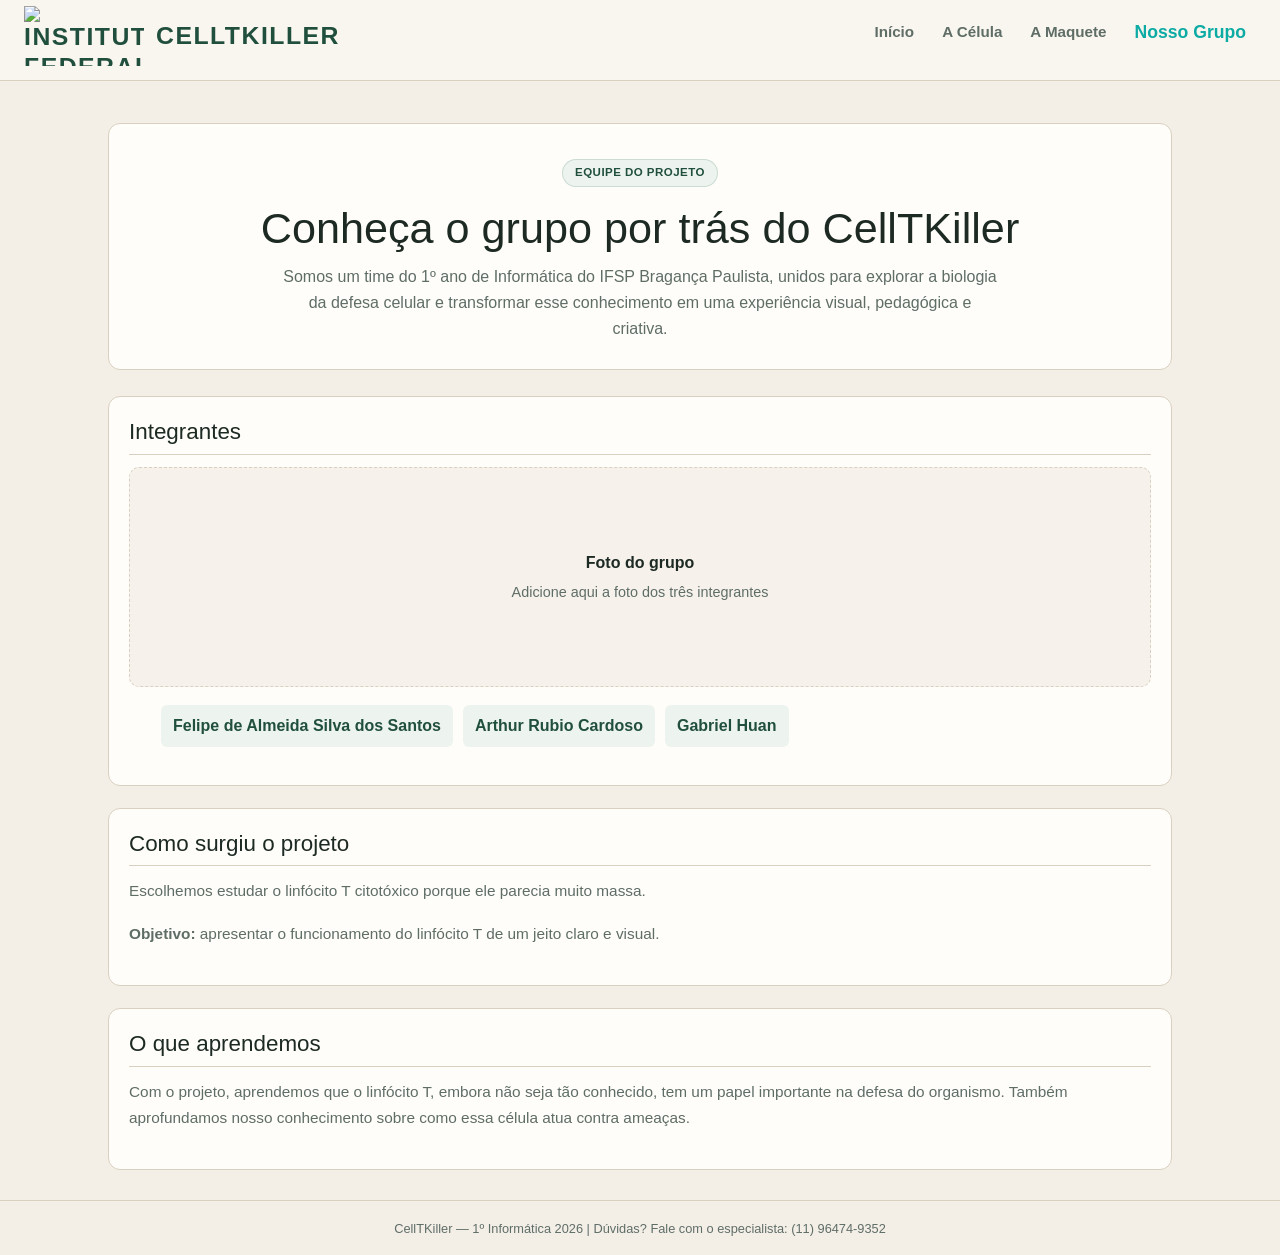
==== Pagina_Equipe.html @ 120e7c70 "Add files via upload" ====
<!DOCTYPE html>
<html lang="pt-br">
<head>
    <meta charset="UTF-8">
    <meta name="viewport" content="width=device-width, initial-scale=1.0">
    <title>CellTKiller | Nosso Grupo</title>
    <link href="https://cdn.jsdelivr.net/npm/bootstrap@5.3.8/dist/css/bootstrap.min.css" rel="stylesheet">
    <link rel="stylesheet" href="Pagina_inicial.css">
    <link rel="stylesheet" href="Pagina_Equipe.css">
    <link rel="icon" href="cellT.png">
</head>
<body>
    <header class="header">
        <h1 class="logo">
            <img src="logo.png" alt="Instituto Federal de São Paulo — Câmpus Bragança Paulista">
            <span>CellTKiller</span>
        </h1>
        <nav>
            <ul class="nav-links">
                <li><a href="Pagina_inicial.html">Início</a></li>
                <li><a href="Pagina_Celula.html">A Célula</a></li>
                <li><a href="Pagina_Maquete.html">A Maquete</a></li>
                <li><a href="Pagina_Equipe.html" class="active">Nosso Grupo</a></li>
            </ul>
        </nav>
    </header>

    <main class="container">
        <section class="hero">
            <span class="badge">Equipe do Projeto</span>
            <h2>Conheça o grupo por trás do CellTKiller</h2>
            <p>
                Somos um time do 1º ano de Informática do IFSP Bragança Paulista, unidos para explorar a biologia da defesa celular e transformar esse conhecimento em uma experiência visual, pedagógica e criativa.
            </p>
        </section>

        <section class="content-section equipe-apresentacao">
            <h2>Integrantes</h2>
            <div class="equipe-foto-placeholder" role="img" aria-label="Espaço reservado para a foto do grupo">
                <span>Foto do grupo</span>
                <p>Adicione aqui a foto dos três integrantes</p>
            </div>
            <ul class="equipe-nomes">
                <li>Felipe de Almeida Silva dos Santos</li>
                <li>Arthur Rubio Cardoso</li>
                <li>Gabriel Huan</li>
            </ul>
        </section>

        <section class="content-section">
            <h2>Como surgiu o projeto</h2>
            <p>
                Escolhemos estudar o linfócito T citotóxico porque ele parecia muito massa.
            </p>
            <div class="highlight-box">
                <p><strong>Objetivo:</strong> apresentar o funcionamento do linfócito T de um jeito claro e visual.</p>
            </div>
        </section>

        <section class="content-section">
            <h2>O que aprendemos</h2>
            <p>
                Com o projeto, aprendemos que o linfócito T, embora não seja tão conhecido, tem um papel importante na defesa do organismo. Também aprofundamos nosso conhecimento sobre como essa célula atua contra ameaças.
            </p>
        </section>
    </main>

    <footer class="footer">
        <p>CellTKiller — 1º Informática 2026 | Dúvidas? Fale com o especialista: (11) 96474-9352</p>
    </footer>
</body>
</html>
---- Pagina_inicial.css ----
/* visual mais simples e menos genérico */
:root {
  --cor-fundo: #f3efe7;
  --cor-painel: #fffdf9;
  --cor-painel-suave: #f6f2eb;
  --cor-borda: #d9d0c0;
  --cor-texto: #1d2a24;
  --cor-texto-suave: #5f6d67;
  --cor-verde: #2e6d55;
  --cor-verde-escuro: #214f3d;
  --cor-verde-suave: #edf4ef;
}

* {
  margin: 0;
  padding: 0;
  box-sizing: border-box;
  font-family: "Segoe UI", Tahoma, Geneva, Verdana, sans-serif;
}

body {
  background: var(--cor-fundo);
  color: var(--cor-texto);
  line-height: 1.6;
  min-height: 100vh;
}

img {
  max-width: 100%;
  display: block;
}

.container {
  max-width: 1100px;
  margin: 0 auto;
  padding: 20px 18px 0;
}

.header {
  background: #f9f5ef;
  border-bottom: 1px solid var(--cor-borda);
  padding: 6px 24px;
  display: flex;
  justify-content: space-between;
  align-items: center;
  position: sticky;
  top: 0;
  z-index: 100;
}

.logo {
  color: var(--cor-verde-escuro);
  font-size: 1.55rem;
  font-weight: 800;
  letter-spacing: 0.06em;
  text-transform: uppercase;
  display: flex;
  align-items: center;
  gap: 12px;
}

.logo img {
  width: 120px;
  height: 60px;
  object-fit: contain;
}

.nav-links {
  list-style: none;
  display: flex;
  align-items: center;
  gap: 8px;
  flex-wrap: wrap;
}

.nav-links a {
  color: var(--cor-texto-suave);
  text-decoration: none;
  font-size: 0.95rem;
  font-weight: 600;
  padding: 8px 10px;
  border-radius: 6px;
  transition: 0.2s ease;
}

.nav-links a:hover,
.nav-links a.active {
  color: #0CABA4;
  font-size: 1.1rem;
}

.hero {
  background: var(--cor-painel);
  border: 1px solid var(--cor-borda);
  border-radius: 12px;
  padding: 34px 22px 28px;
  margin: 22px 0 26px;
  text-align: center;
}

.badge {
  display: inline-block;
  background: var(--cor-verde-suave);
  color: var(--cor-verde-escuro);
  border: 1px solid rgba(46, 109, 85, 0.18);
  padding: 7px 12px;
  border-radius: 999px;
  font-size: 0.72rem;
  font-weight: 700;
  letter-spacing: 0.04em;
  text-transform: uppercase;
  margin-bottom: 16px;
}

.hero h2 {
  font-size: clamp(2rem, 4vw, 2.7rem);
  color: var(--cor-texto);
  margin-bottom: 10px;
}

.hero p {
  max-width: 720px;
  margin: 0 auto;
  color: var(--cor-texto-suave);
}

.intro-box,
.content-section,
.quiz-container {
  background: var(--cor-painel);
  border: 1px solid var(--cor-borda);
  border-radius: 12px;
  padding: 22px 20px;
  margin-bottom: 22px;
}

.content-section h2,
.content-section h3,
.intro-content h3 {
  color: var(--cor-texto);
  font-size: 1.4rem;
  margin-bottom: 12px;
}

.content-section h2,
.content-section h3 {
  border-bottom: 1px solid var(--cor-borda);
  padding-bottom: 8px;
}

.content-section p,
.card p,
.intro-content p,
.step-content p,
.membro-card p,
.foto-info p,
.section-desc,
.materiais-lista li {
  color: var(--cor-texto-suave);
  line-height: 1.7;
  font-size: 0.96rem;
}

.grid-cards {
  display: grid;
  grid-template-columns: repeat(auto-fit, minmax(220px, 1fr));
  gap: 16px;
}

.card {
  background: var(--cor-painel-suave);
  border: 1px solid var(--cor-borda);
  border-radius: 10px;
  padding: 18px 16px;
}

.card h4 {
  color: var(--cor-texto);
  margin-bottom: 8px;
  font-size: 1.1rem;
}

.btn {
  display: inline-flex;
  align-items: center;
  justify-content: center;
  padding: 10px 16px;
  border-radius: 8px;
  text-decoration: none;
  font-weight: 700;
  border: 1px solid transparent;
  transition: 0.2s ease;
}

.btn-primary {
  background: var(--cor-verde);
  color: #fff;
}

.btn-primary:hover {
  background: var(--cor-verde-escuro);
}

.btn-secondary {
  background: #fff;
  color: var(--cor-texto);
  border-color: var(--cor-borda);
}

.btn-secondary:hover {
  background: #f7f2eb;
}

.quiz-trigger-section {
  text-align: center;
  margin: 18px 0 16px;
}

.quiz-header-info {
  color: var(--cor-verde-escuro);
  font-size: 0.75rem;
  font-weight: 700;
  letter-spacing: 0.04em;
  text-transform: uppercase;
  margin-bottom: 10px;
}

.question-title {
  color: var(--cor-texto);
  font-size: 1.08rem;
  margin-bottom: 16px;
}

.quiz-options {
  display: flex;
  flex-direction: column;
  gap: 10px;
}

.btn-option {
  background: #fff;
  color: var(--cor-texto);
  border: 1px solid var(--cor-borda);
  border-radius: 8px;
  padding: 12px 14px;
  text-align: left;
  cursor: pointer;
}

.btn-option:hover:not(:disabled) {
  background: var(--cor-verde-suave);
  border-color: rgba(46, 109, 85, 0.2);
}

.quiz-result {
  margin-top: 14px;
  font-weight: 700;
}

.footer {
  text-align: center;
  color: var(--cor-texto-suave);
  font-size: 0.8rem;
  border-top: 1px solid var(--cor-borda);
  padding-top: 18px;
  margin-top: 30px;
}

@media (max-width: 768px) {
  .header {
    flex-direction: column;
    gap: 6px;
    padding: 8px 18px;
  }

  .logo img {
    width: 104px;
    height: 52px;
  }

  .container {
    padding-left: 12px;
    padding-right: 12px;
  }
}
---- Pagina_Equipe.css ----
.grupo-section {
    margin-bottom: 22px;
}

.section-heading {
    margin-bottom: 18px;
}

.section-heading h3 {
    color: var(--cor-texto);
    font-size: 1.25rem;
    margin: 0;
}

.grupo-grid {
    display: grid;
    grid-template-columns: repeat(auto-fit, minmax(220px, 1fr));
    gap: 16px;
}

.membro-card {
    background: var(--cor-painel-suave);
    border: 1px solid var(--cor-borda);
    border-radius: 10px;
    padding: 22px 18px;
    text-align: center;
}

.membro-avatar {
    width: 60px;
    height: 60px;
    border-radius: 50%;
    background: var(--cor-verde-suave);
    color: var(--cor-verde-escuro);
    display: flex;
    align-items: center;
    justify-content: center;
    font-size: 1.35rem;
    font-weight: 800;
    margin: 0 auto 12px;
}

.membro-card h3 {
    color: var(--cor-texto);
    font-size: 1.08rem;
    margin-bottom: 6px;
}

.membro-cargo {
    display: inline-block;
    color: var(--cor-verde-escuro);
    font-size: 0.7rem;
    font-weight: 700;
    text-transform: uppercase;
    letter-spacing: 0.04em;
    margin-bottom: 10px;
}

.membro-card p {
    font-size: 0.9rem;
    line-height: 1.6;
    margin: 0;
}

.equipe-foto-placeholder {
    min-height: 220px;
    margin-bottom: 18px;
    padding: 24px;
    background: var(--cor-painel-suave);
    border: 1px dashed var(--cor-borda);
    border-radius: 10px;
    display: flex;
    flex-direction: column;
    align-items: center;
    justify-content: center;
    text-align: center;
    color: var(--cor-texto-suave);
}

.equipe-foto-placeholder span {
    color: var(--cor-texto);
    font-weight: 700;
    margin-bottom: 4px;
}

.equipe-foto-placeholder p {
    margin: 0;
    font-size: 0.9rem;
}

.equipe-nomes {
    list-style: none;
    display: flex;
    flex-wrap: wrap;
    gap: 10px;
}

.equipe-nomes li {
    background: var(--cor-verde-suave);
    color: var(--cor-verde-escuro);
    border-radius: 6px;
    padding: 8px 12px;
    font-weight: 600;
}

@media (max-width: 768px) {
    .section-heading h3 {
        font-size: 1.15rem;
    }

    .equipe-foto-placeholder {
        min-height: 170px;
    }
}
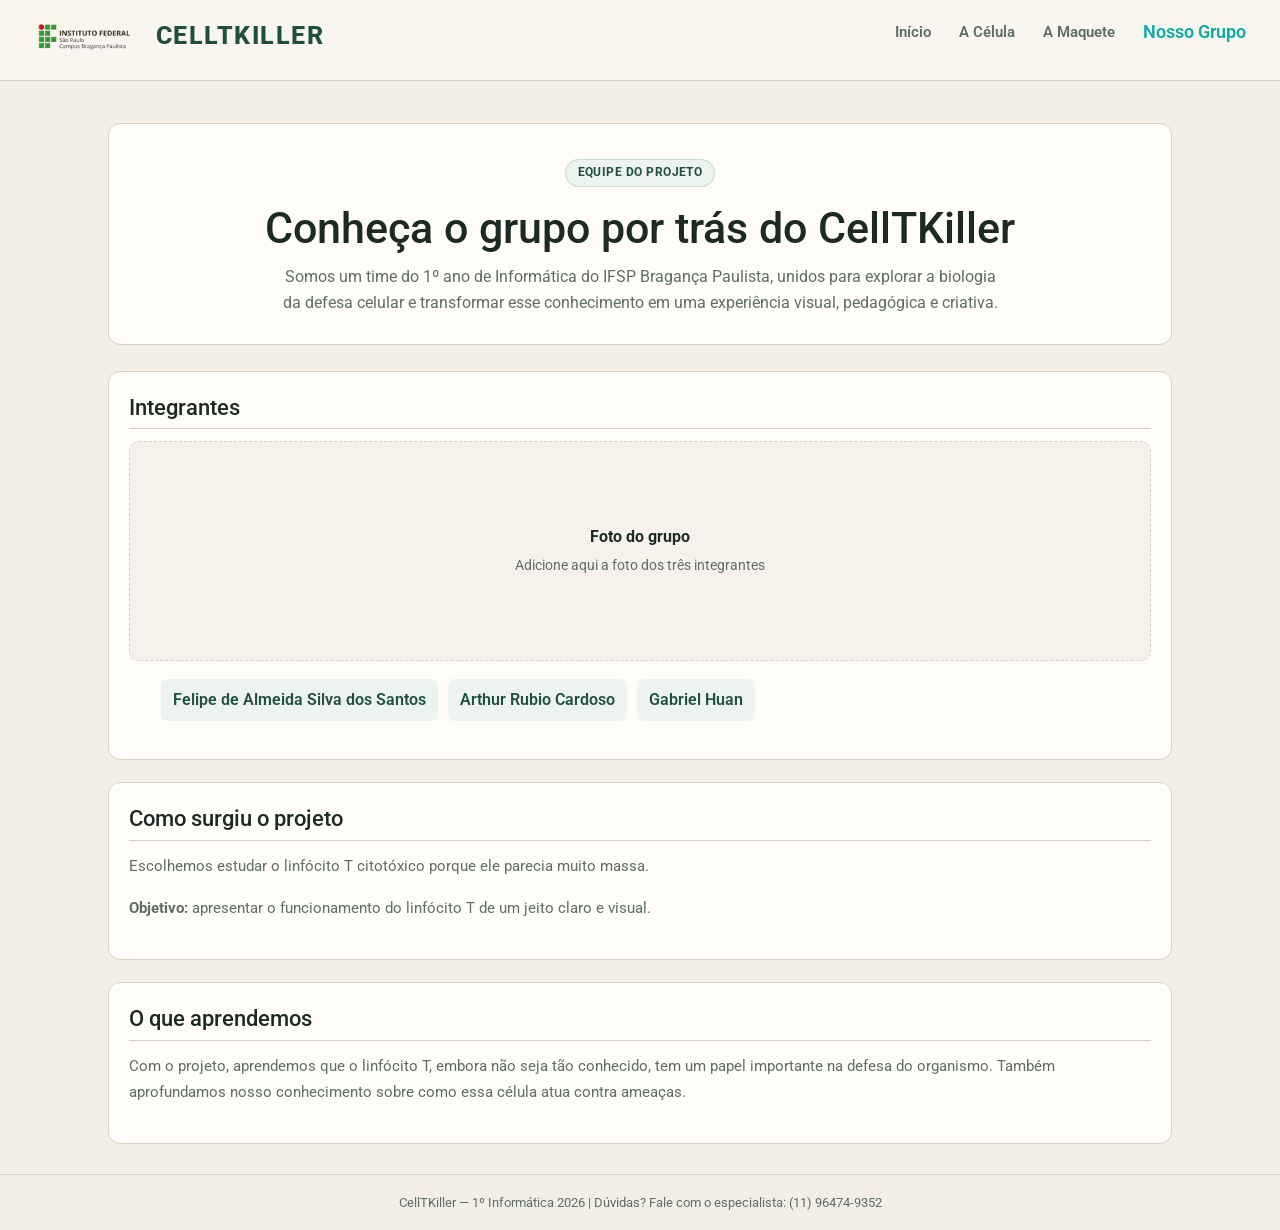
==== commit feaf04e9: "Add files via upload" ====
--- a/Pagina_Equipe.html
+++ b/Pagina_Equipe.html
@@ -5,6 +5,7 @@
     <meta name="viewport" content="width=device-width, initial-scale=1.0">
     <title>CellTKiller | Nosso Grupo</title>
     <link href="https://cdn.jsdelivr.net/npm/bootstrap@5.3.8/dist/css/bootstrap.min.css" rel="stylesheet">
+    <link href="https://fonts.googleapis.com/css2?family=Roboto:wght@400;500;600;700;800&display=swap" rel="stylesheet">
     <link rel="stylesheet" href="Pagina_inicial.css">
     <link rel="stylesheet" href="Pagina_Equipe.css">
     <link rel="icon" href="cellT.png">
--- a/Pagina_inicial.css
+++ b/Pagina_inicial.css
@@ -15,12 +15,13 @@
   margin: 0;
   padding: 0;
   box-sizing: border-box;
-  font-family: "Segoe UI", Tahoma, Geneva, Verdana, sans-serif;
+  font-family: "Roboto", Arial, sans-serif;
 }
 
 body {
   background: var(--cor-fundo);
   color: var(--cor-texto);
+  font-family: "Roboto", Arial, sans-serif;
   line-height: 1.6;
   min-height: 100vh;
 }
@@ -283,3 +284,45 @@
     padding-right: 12px;
   }
 }
+
+@media (max-width: 480px) {
+  body {
+    font-size: 0.94rem;
+  }
+
+  .hero {
+    padding: 24px 16px 20px;
+    margin: 14px 0 18px;
+  }
+
+  .hero h2 {
+    font-size: 1.75rem;
+  }
+
+  .intro-box,
+  .content-section,
+  .quiz-container {
+    padding: 18px 15px;
+    margin-bottom: 16px;
+  }
+
+  .content-section h2,
+  .content-section h3,
+  .intro-content h3 {
+    font-size: 1.2rem;
+  }
+
+  .grid-cards {
+    grid-template-columns: minmax(0, 1fr);
+    gap: 12px;
+  }
+
+  .card {
+    padding: 15px 14px;
+  }
+
+  .btn {
+    padding: 9px 13px;
+    font-size: 0.9rem;
+  }
+}
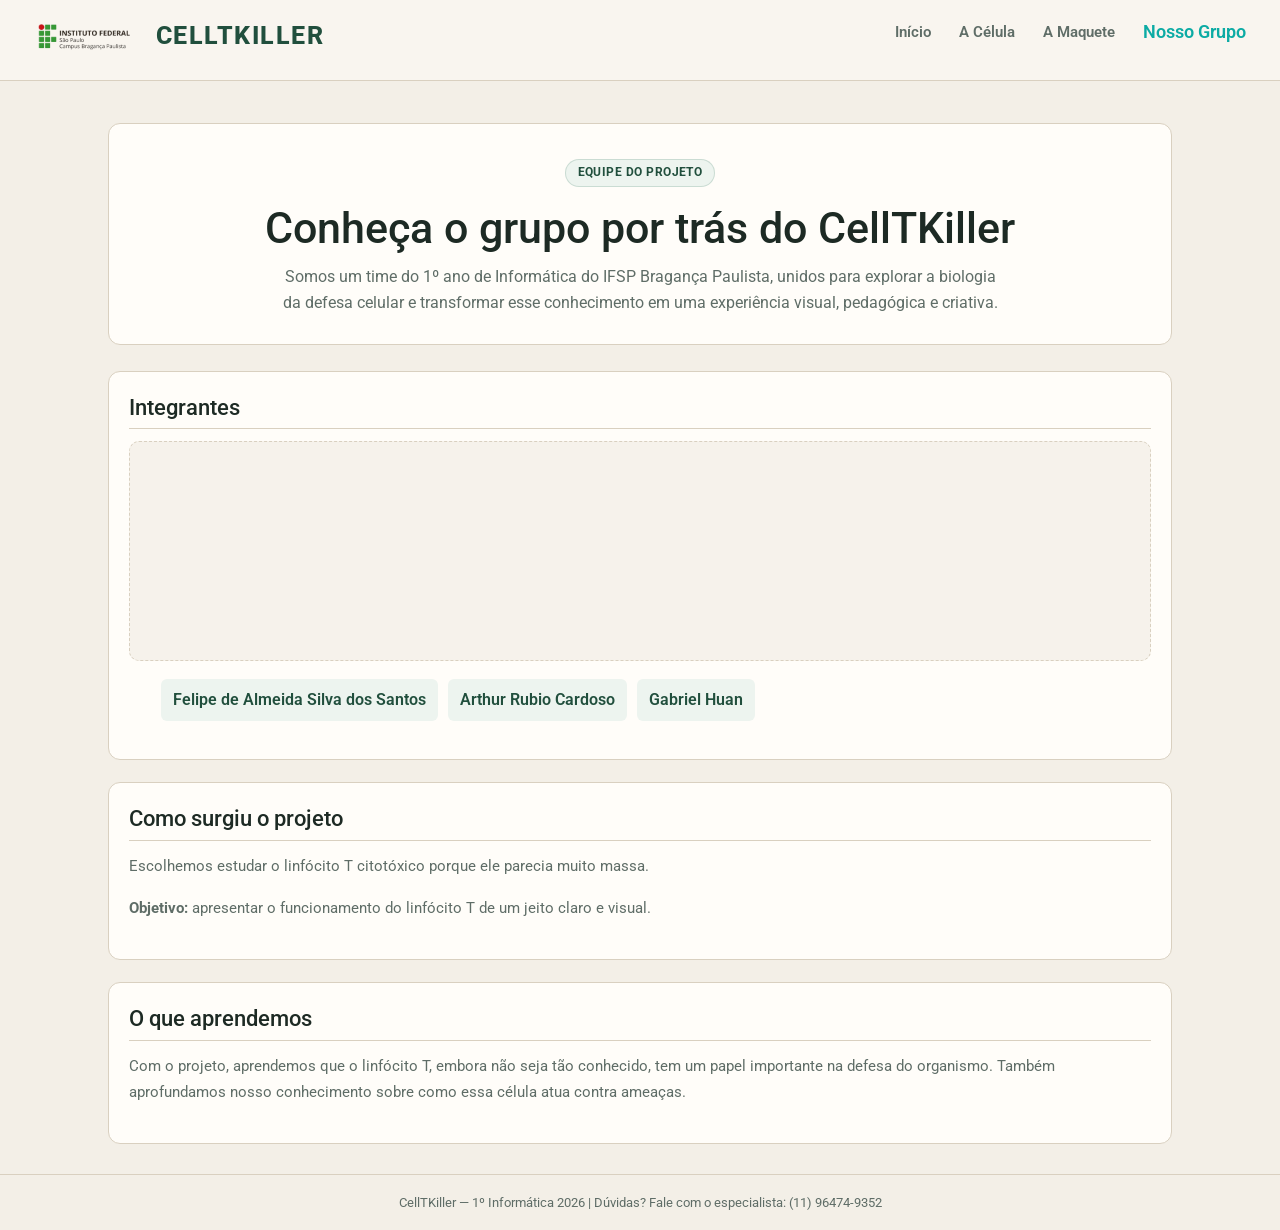
==== commit ec020522: "Add files via upload" ====
--- a/Pagina_Equipe.html
+++ b/Pagina_Equipe.html
@@ -6,8 +6,8 @@
     <title>CellTKiller | Nosso Grupo</title>
     <link href="https://cdn.jsdelivr.net/npm/bootstrap@5.3.8/dist/css/bootstrap.min.css" rel="stylesheet">
     <link href="https://fonts.googleapis.com/css2?family=Roboto:wght@400;500;600;700;800&display=swap" rel="stylesheet">
-    <link rel="stylesheet" href="Pagina_inicial.css">
-    <link rel="stylesheet" href="Pagina_Equipe.css">
+    <link rel="stylesheet" href="Pagina_inicial.css?v=4">
+    <link rel="stylesheet" href="Pagina_Equipe.css?v=2">
     <link rel="icon" href="cellT.png">
 </head>
 <body>
@@ -16,7 +16,10 @@
             <img src="logo.png" alt="Instituto Federal de São Paulo — Câmpus Bragança Paulista">
             <span>CellTKiller</span>
         </h1>
-        <nav>
+        <button class="menu-toggle" type="button" aria-label="Abrir menu" aria-controls="site-nav" aria-expanded="false">
+            <span class="menu-icon" aria-hidden="true"><span></span><span></span><span></span></span>
+        </button>
+        <nav class="site-nav" id="site-nav" aria-label="Navegação principal">
             <ul class="nav-links">
                 <li><a href="Pagina_inicial.html">Início</a></li>
                 <li><a href="Pagina_Celula.html">A Célula</a></li>
@@ -25,6 +28,7 @@
             </ul>
         </nav>
     </header>
+    <button class="menu-overlay" type="button" aria-label="Fechar menu" hidden></button>
 
     <main class="container">
         <section class="hero">
@@ -38,8 +42,7 @@
         <section class="content-section equipe-apresentacao">
             <h2>Integrantes</h2>
             <div class="equipe-foto-placeholder" role="img" aria-label="Espaço reservado para a foto do grupo">
-                <span>Foto do grupo</span>
-                <p>Adicione aqui a foto dos três integrantes</p>
+                <img href="foto_dos_goats.jpg">
             </div>
             <ul class="equipe-nomes">
                 <li>Felipe de Almeida Silva dos Santos</li>
@@ -69,5 +72,6 @@
     <footer class="footer">
         <p>CellTKiller — 1º Informática 2026 | Dúvidas? Fale com o especialista: (11) 96474-9352</p>
     </footer>
+    <script src="menu.js?v=2" defer></script>
 </body>
 </html>
--- a/Pagina_inicial.css
+++ b/Pagina_inicial.css
@@ -88,6 +88,11 @@
 .nav-links a.active {
   color: #0CABA4;
   font-size: 1.1rem;
+}
+
+.menu-toggle,
+.menu-overlay {
+  display: none;
 }
 
 .hero {
@@ -269,14 +274,118 @@
 
 @media (max-width: 768px) {
   .header {
+    flex-direction: row;
+    justify-content: space-between;
+    align-items: center;
+    gap: 10px;
+    padding: 8px 12px;
+    min-height: 56px;
+    z-index: 1200;
+  }
+
+  .logo img {
+    width: 72px;
+    height: 36px;
+  }
+
+  .logo {
+    gap: 8px;
+    font-size: 1.1rem;
+    line-height: 1.2;
+  }
+
+  .menu-toggle {
+    width: 44px;
+    height: 44px;
+    flex: 0 0 44px;
+    display: flex;
+    align-items: center;
+    justify-content: center;
+    background: var(--cor-painel);
+    border: 1px solid var(--cor-borda);
+    border-radius: 8px;
+    color: var(--cor-texto);
+    cursor: pointer;
+    padding: 0;
+    z-index: 1203;
+  }
+
+  .menu-icon {
+    width: 20px;
+    display: grid;
+    gap: 5px;
+  }
+
+  .menu-icon span {
+    height: 2px;
+    width: 100%;
+    background: currentColor;
+    border-radius: 2px;
+    transition: transform 0.2s ease, opacity 0.2s ease;
+  }
+
+  .menu-toggle[aria-expanded="true"] .menu-icon span:first-child {
+    transform: translateY(7px) rotate(45deg);
+  }
+
+  .menu-toggle[aria-expanded="true"] .menu-icon span:nth-child(2) {
+    opacity: 0;
+  }
+
+  .menu-toggle[aria-expanded="true"] .menu-icon span:last-child {
+    transform: translateY(-7px) rotate(-45deg);
+  }
+
+  .site-nav {
+    position: fixed;
+    top: 0;
+    right: 0;
+    width: min(280px, 86vw);
+    height: 100vh;
+    height: 100dvh;
+    padding: 76px 18px 24px;
+    background: var(--cor-painel);
+    border-left: 1px solid var(--cor-borda);
+    box-shadow: -8px 0 24px rgba(29, 42, 36, 0.14);
+    transform: translateX(100%);
+    visibility: hidden;
+    transition: transform 0.25s ease, visibility 0.25s ease;
+    z-index: 1202;
+  }
+
+  .site-nav .nav-links {
+    align-items: stretch;
     flex-direction: column;
     gap: 6px;
-    padding: 8px 18px;
-  }
-
-  .logo img {
-    width: 104px;
-    height: 52px;
+  }
+
+  .site-nav .nav-links a {
+    display: block;
+    padding: 12px;
+    font-size: 1rem;
+  }
+
+  .site-nav .nav-links a:hover,
+  .site-nav .nav-links a.active {
+    font-size: 1rem;
+  }
+
+  .menu-overlay:not([hidden]) {
+    display: block;
+    position: fixed;
+    inset: 0;
+    background: rgba(24, 34, 29, 0.42);
+    border: 0;
+    z-index: 1199;
+  }
+
+  body.menu-aberto {
+    overflow: hidden;
+  }
+
+  body.menu-aberto .site-nav {
+    transform: translateX(0);
+    visibility: visible;
   }
 
   .container {
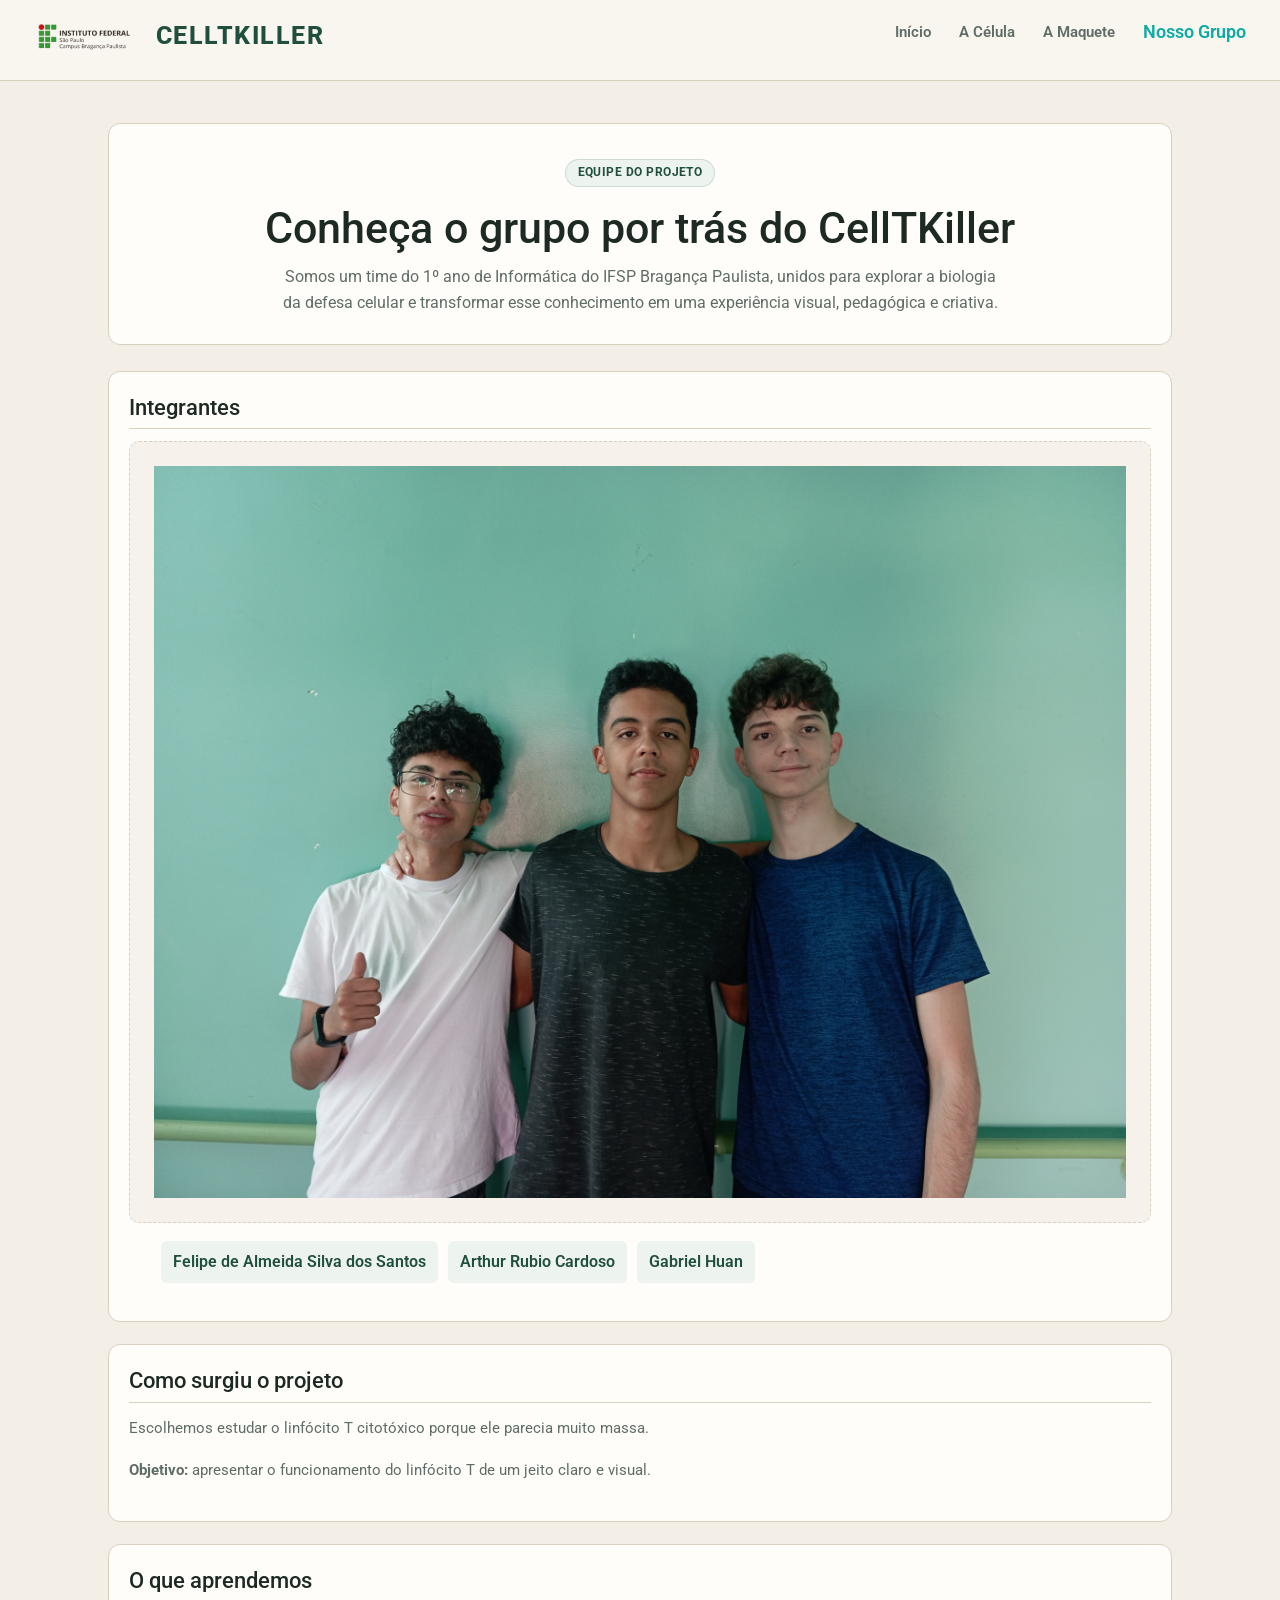
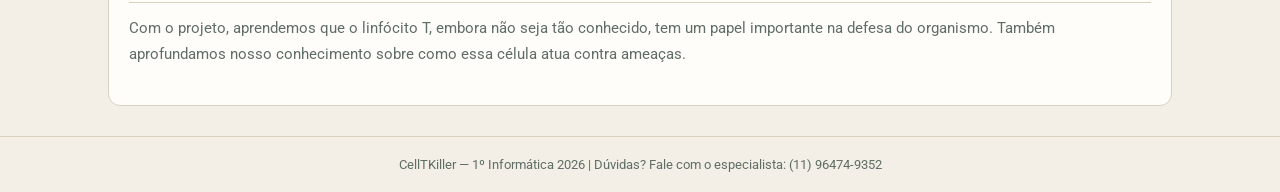
==== commit b1a1da57: "Add files via upload" ====
--- a/Pagina_Equipe.html
+++ b/Pagina_Equipe.html
@@ -42,7 +42,7 @@
         <section class="content-section equipe-apresentacao">
             <h2>Integrantes</h2>
             <div class="equipe-foto-placeholder" role="img" aria-label="Espaço reservado para a foto do grupo">
-                <img href="foto_dos_goats.jpg">
+                <img src="foto_dos_goats.jpg" alt="Foto do grupo do projeto CellTKiller">
             </div>
             <ul class="equipe-nomes">
                 <li>Felipe de Almeida Silva dos Santos</li>
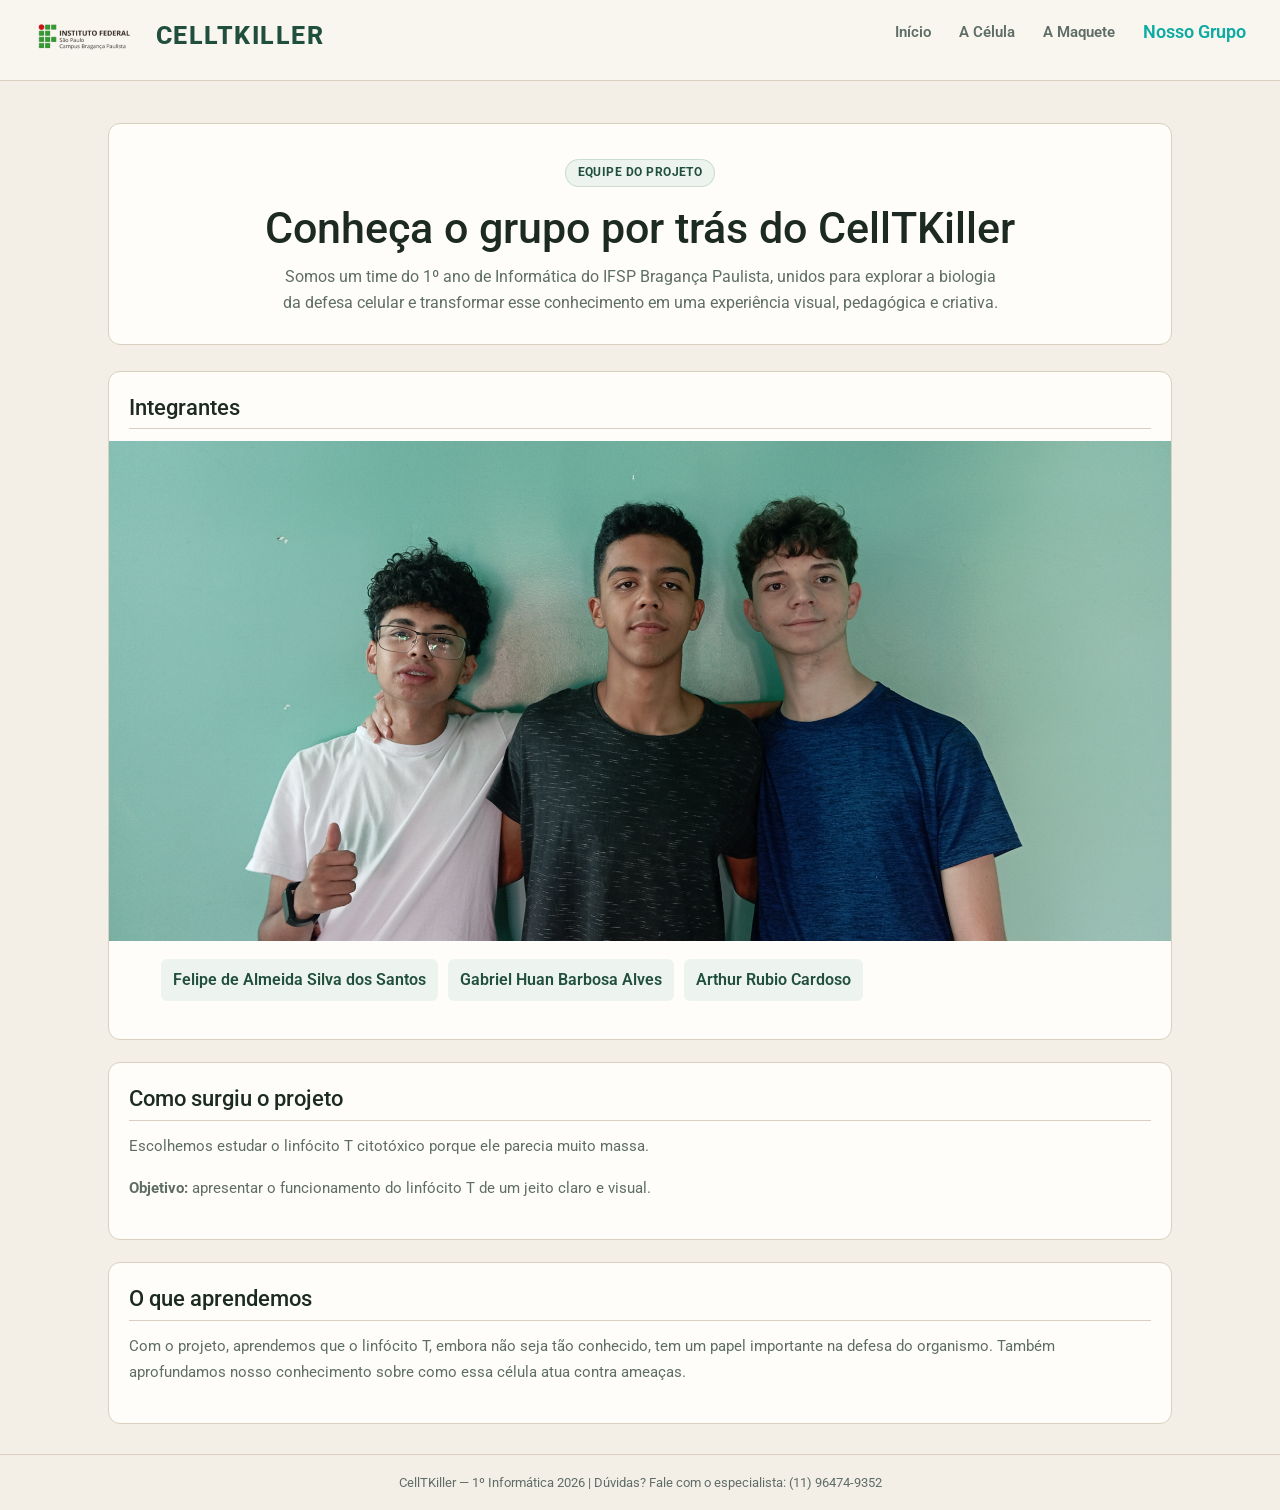
==== commit 71bc31ca: "Add files via upload" ====
--- a/Pagina_Equipe.html
+++ b/Pagina_Equipe.html
@@ -7,7 +7,7 @@
     <link href="https://cdn.jsdelivr.net/npm/bootstrap@5.3.8/dist/css/bootstrap.min.css" rel="stylesheet">
     <link href="https://fonts.googleapis.com/css2?family=Roboto:wght@400;500;600;700;800&display=swap" rel="stylesheet">
     <link rel="stylesheet" href="Pagina_inicial.css?v=4">
-    <link rel="stylesheet" href="Pagina_Equipe.css?v=2">
+    <link rel="stylesheet" href="Pagina_Equipe.css?v=3">
     <link rel="icon" href="cellT.png">
 </head>
 <body>
@@ -46,8 +46,8 @@
             </div>
             <ul class="equipe-nomes">
                 <li>Felipe de Almeida Silva dos Santos</li>
+                <li>Gabriel Huan Barbosa Alves</li>
                 <li>Arthur Rubio Cardoso</li>
-                <li>Gabriel Huan</li>
             </ul>
         </section>
 
--- a/Pagina_Equipe.css
+++ b/Pagina_Equipe.css
@@ -63,18 +63,22 @@
 }
 
 .equipe-foto-placeholder {
-    min-height: 220px;
-    margin-bottom: 18px;
-    padding: 24px;
+    width: calc(100% + 40px);
+    height: clamp(320px, 42vw, 500px);
+    margin: 0 -20px 18px;
+    overflow: hidden;
     background: var(--cor-painel-suave);
-    border: 1px dashed var(--cor-borda);
-    border-radius: 10px;
-    display: flex;
-    flex-direction: column;
-    align-items: center;
-    justify-content: center;
-    text-align: center;
-    color: var(--cor-texto-suave);
+    border: 0;
+    border-radius: 0;
+}
+
+.equipe-foto-placeholder img {
+    width: 100%;
+    height: 100%;
+    max-width: none;
+    display: block;
+    object-fit: cover;
+    object-position: center;
 }
 
 .equipe-foto-placeholder span {
